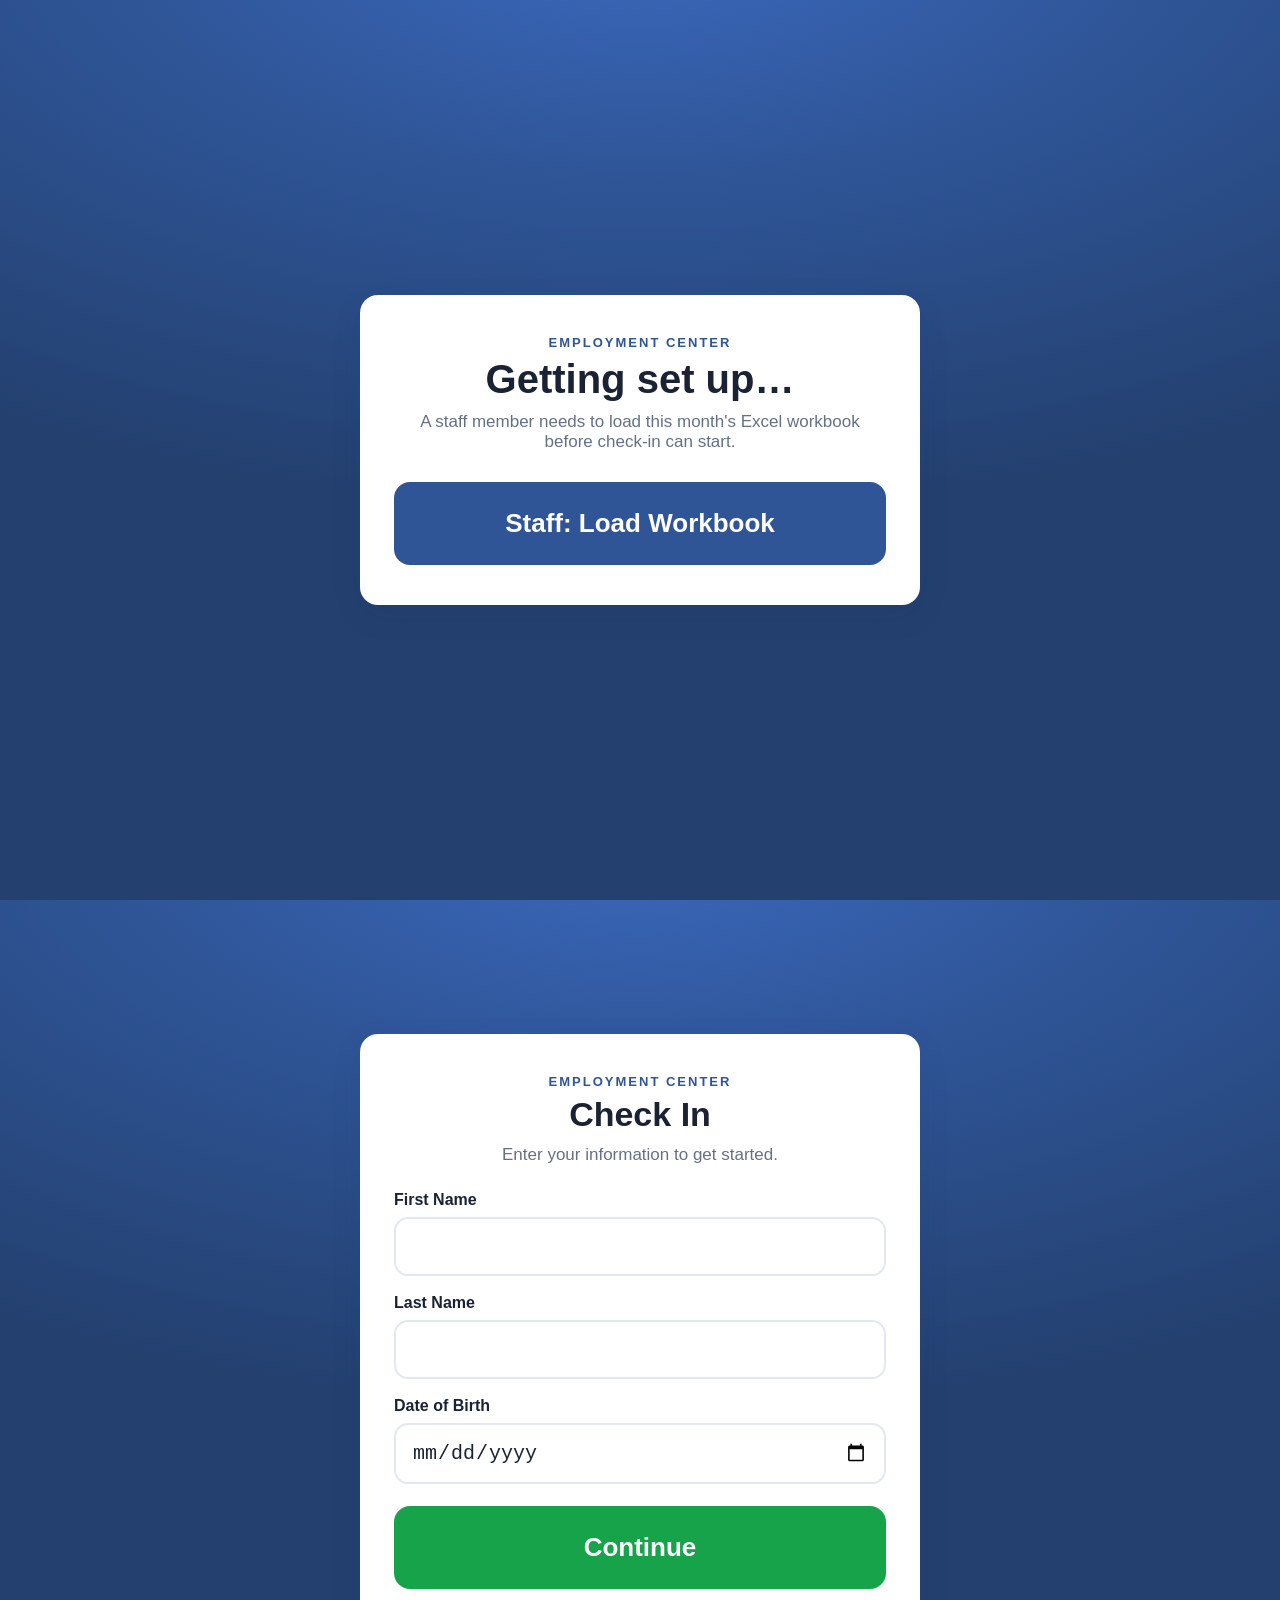
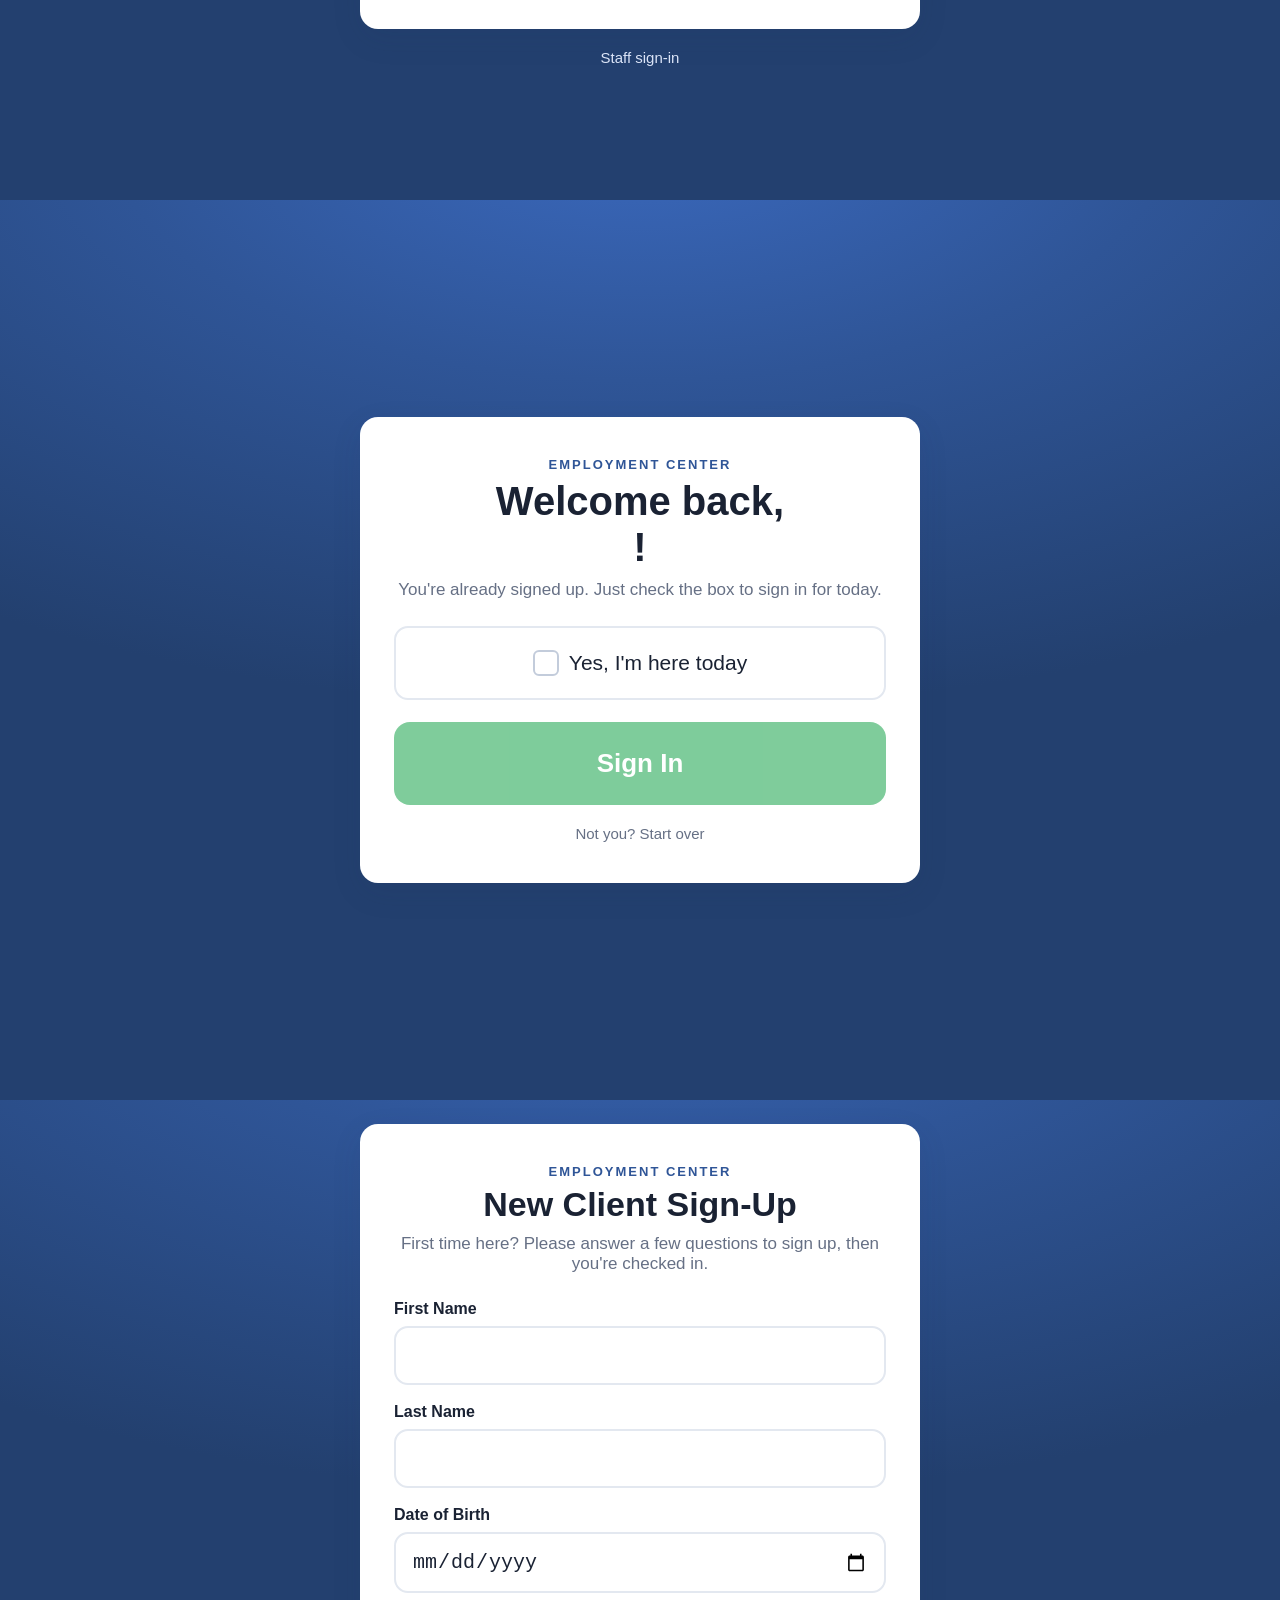
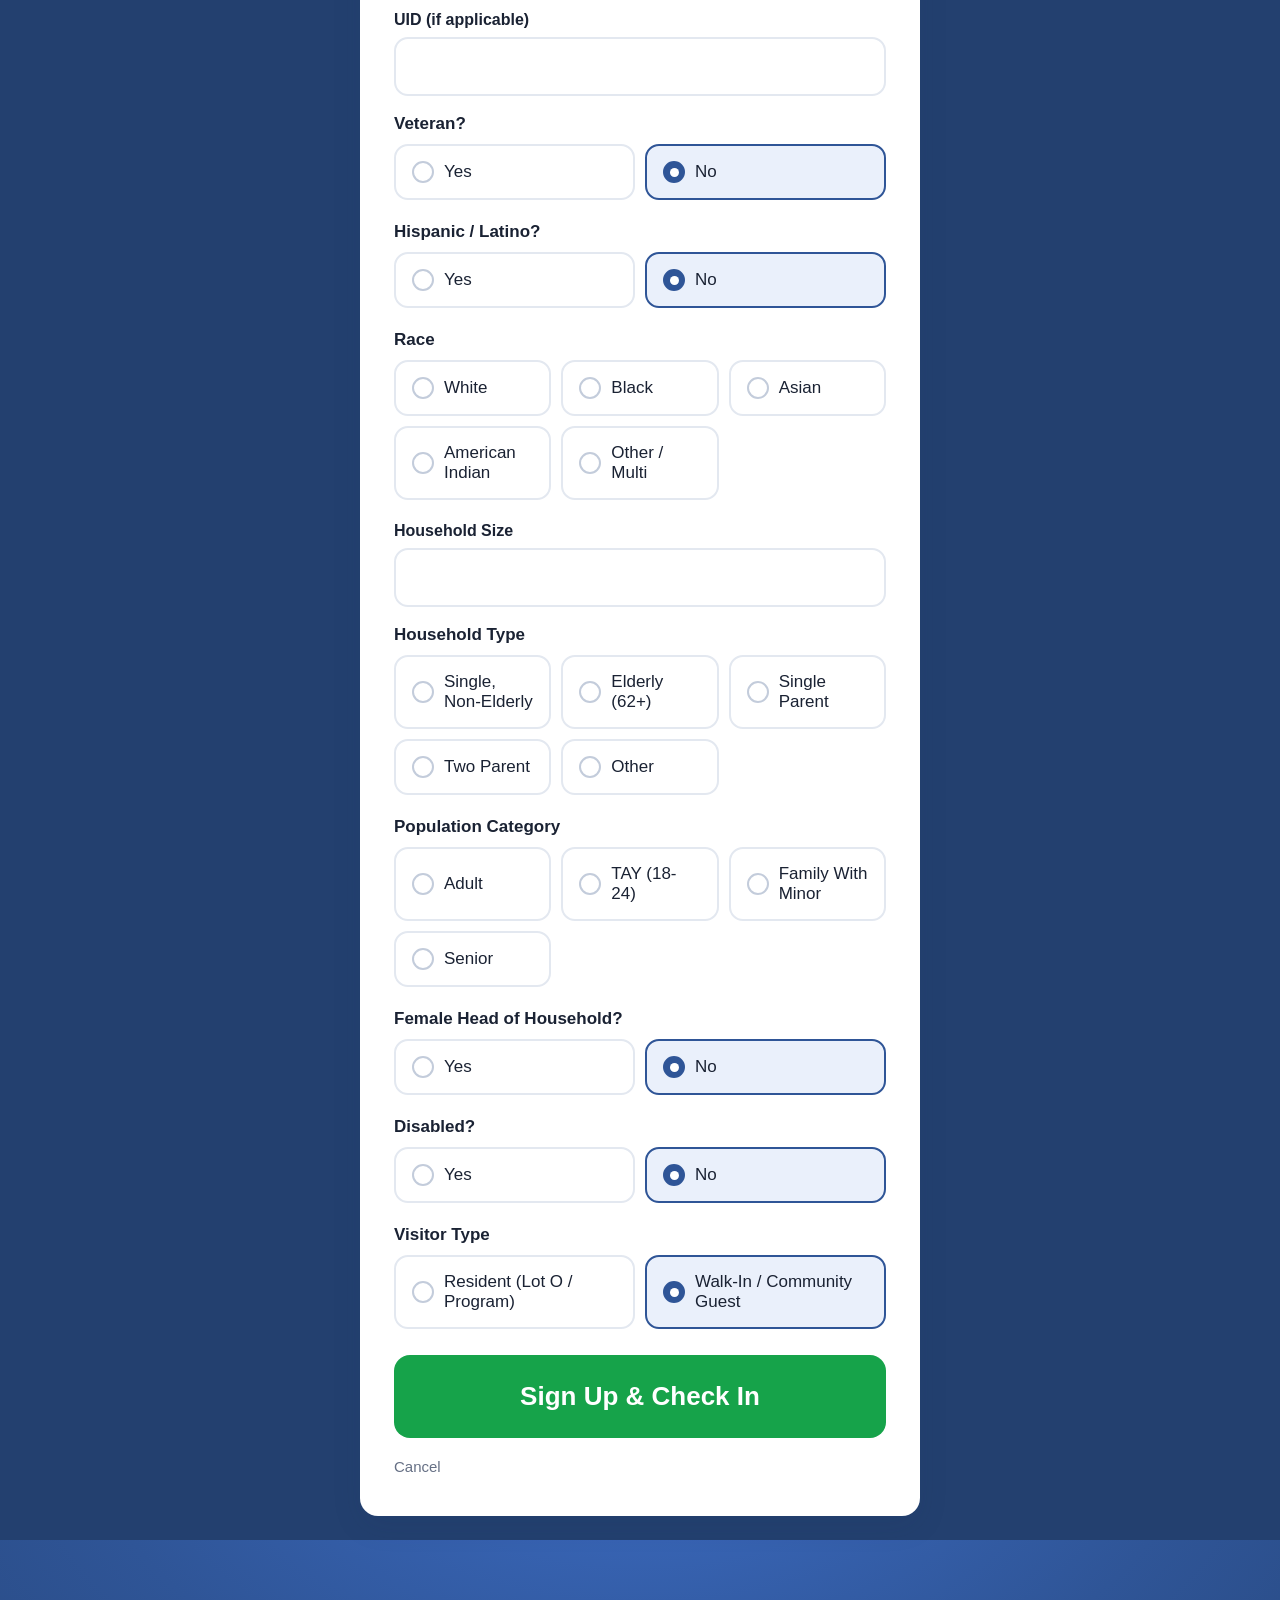
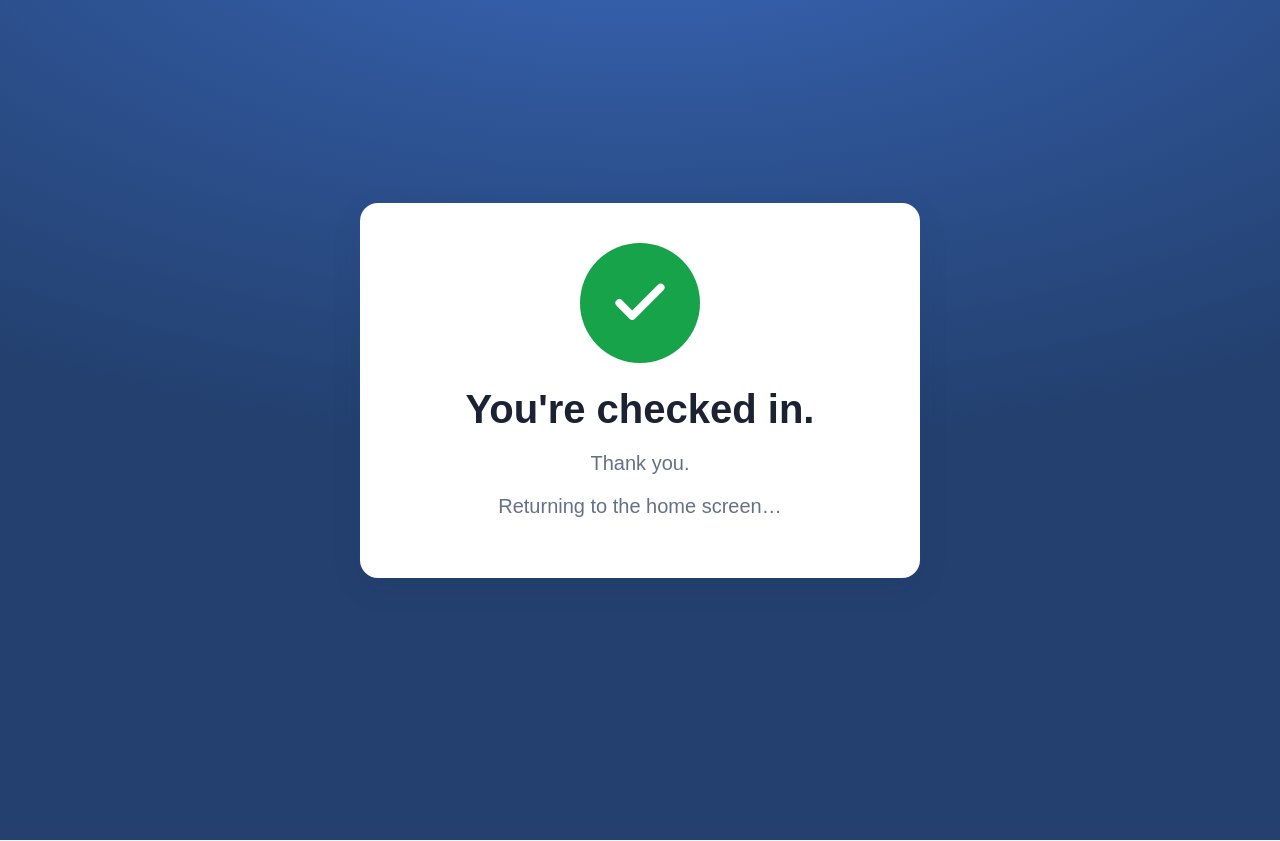
==== index.html @ 3a6011ad "Replace server app with a simple browser-only sign-in page Runs entirely in the browser — no server," ====
<!doctype html>
<html lang="en">
<head>
<meta charset="utf-8">
<meta name="viewport" content="width=device-width, initial-scale=1, viewport-fit=cover">
<title>Employment Center Check-In</title>
<link rel="icon" href="data:image/svg+xml,<svg xmlns='http://www.w3.org/2000/svg' viewBox='0 0 100 100'><text y='.9em' font-size='90'>✅</text></svg>">
<link rel="stylesheet" href="assets/style.css">
</head>
<body>

<div id="toast" class="toast" hidden></div>

<!-- ============ NOT READY (no workbook loaded) ============ -->
<section id="screen-notready" class="screen kiosk-bg" hidden>
  <div class="card center">
    <div class="brand-header">
      <p class="eyebrow">Employment Center</p>
      <h1>Getting set up…</h1>
      <p>A staff member needs to load this month's Excel workbook before check-in can start.</p>
    </div>
    <button class="btn big" data-go="staff">Staff: Load Workbook</button>
  </div>
</section>

<!-- ============ HOME / CHECK-IN ============ -->
<section id="screen-home" class="screen kiosk-bg" hidden>
  <div class="card">
    <div class="brand-header">
      <p class="eyebrow">Employment Center</p>
      <h1>Check&nbsp;In</h1>
      <p>Enter your information to get started.</p>
    </div>
    <form id="form-identify">
      <label class="field"><span class="lbl">First Name</span>
        <input type="text" name="first_name" autocomplete="off" required></label>
      <label class="field"><span class="lbl">Last Name</span>
        <input type="text" name="last_name" autocomplete="off" required></label>
      <label class="field"><span class="lbl">Date of Birth</span>
        <input type="date" name="date_of_birth" required></label>
      <button type="submit" class="btn big green">Continue</button>
    </form>
  </div>
  <a class="subtle-link" data-go="staff">Staff sign-in</a>
</section>

<!-- ============ WELCOME BACK (returning: just confirm) ============ -->
<section id="screen-welcome" class="screen kiosk-bg" hidden>
  <div class="card center">
    <div class="brand-header">
      <p class="eyebrow">Employment Center</p>
      <h1>Welcome back,<br><span id="welcome-name"></span>!</h1>
      <p>You're already signed up. Just check the box to sign in for today.</p>
    </div>
    <label class="tile confirm" id="confirm-tile">
      <input type="checkbox" id="confirm-here"><span class="dot"></span>
      <span>Yes, I'm here today</span>
    </label>
    <button id="btn-checkin" class="btn big green" disabled>Sign In</button>
    <a class="subtle-link" data-go="home">Not you? Start over</a>
  </div>
</section>

<!-- ============ INTAKE FORM ============ -->
<section id="screen-intake" class="screen kiosk-bg" hidden>
  <div class="card">
    <div class="brand-header">
      <p class="eyebrow">Employment Center</p>
      <h1 id="intake-title">New Client Sign-Up</h1>
      <p>First time here? Please answer a few questions to sign up, then you're checked in.</p>
    </div>
    <form id="form-intake">
      <label class="field"><span class="lbl">First Name</span>
        <input type="text" name="first_name" required></label>
      <label class="field"><span class="lbl">Last Name</span>
        <input type="text" name="last_name" required></label>
      <label class="field"><span class="lbl">Date of Birth</span>
        <input type="date" name="date_of_birth" required></label>
      <label class="field"><span class="lbl">UID (if applicable)</span>
        <input type="text" name="uid" autocomplete="off"></label>

      <div class="group" data-group="veteran">
        <div class="legend">Veteran?</div>
        <div class="tiles">
          <label class="tile"><input type="radio" name="veteran" value="1"><span class="dot"></span><span>Yes</span></label>
          <label class="tile"><input type="radio" name="veteran" value="0" checked><span class="dot"></span><span>No</span></label>
        </div>
      </div>

      <div class="group" data-group="hispanic">
        <div class="legend">Hispanic / Latino?</div>
        <div class="tiles">
          <label class="tile"><input type="radio" name="hispanic" value="1"><span class="dot"></span><span>Yes</span></label>
          <label class="tile"><input type="radio" name="hispanic" value="0" checked><span class="dot"></span><span>No</span></label>
        </div>
      </div>

      <div class="group">
        <div class="legend">Race</div>
        <div class="tiles">
          <label class="tile"><input type="radio" name="race" value="white"><span class="dot"></span><span>White</span></label>
          <label class="tile"><input type="radio" name="race" value="black"><span class="dot"></span><span>Black</span></label>
          <label class="tile"><input type="radio" name="race" value="asian"><span class="dot"></span><span>Asian</span></label>
          <label class="tile"><input type="radio" name="race" value="american_indian"><span class="dot"></span><span>American Indian</span></label>
          <label class="tile"><input type="radio" name="race" value="other_multi"><span class="dot"></span><span>Other / Multi</span></label>
        </div>
      </div>

      <label class="field"><span class="lbl">Household Size</span>
        <input type="number" name="house_size" min="1" max="30" inputmode="numeric"></label>

      <div class="group">
        <div class="legend">Household Type</div>
        <div class="tiles">
          <label class="tile"><input type="radio" name="household_type" value="single_non_elderly"><span class="dot"></span><span>Single, Non-Elderly</span></label>
          <label class="tile"><input type="radio" name="household_type" value="elderly"><span class="dot"></span><span>Elderly (62+)</span></label>
          <label class="tile"><input type="radio" name="household_type" value="single_parent"><span class="dot"></span><span>Single Parent</span></label>
          <label class="tile"><input type="radio" name="household_type" value="two_parent"><span class="dot"></span><span>Two Parent</span></label>
          <label class="tile"><input type="radio" name="household_type" value="other"><span class="dot"></span><span>Other</span></label>
        </div>
      </div>

      <div class="group">
        <div class="legend">Population Category</div>
        <div class="tiles">
          <label class="tile"><input type="radio" name="population_category" value="adult"><span class="dot"></span><span>Adult</span></label>
          <label class="tile"><input type="radio" name="population_category" value="tay"><span class="dot"></span><span>TAY (18-24)</span></label>
          <label class="tile"><input type="radio" name="population_category" value="family_with_minor"><span class="dot"></span><span>Family With Minor</span></label>
          <label class="tile"><input type="radio" name="population_category" value="senior"><span class="dot"></span><span>Senior</span></label>
        </div>
      </div>

      <div class="group" data-group="female_head">
        <div class="legend">Female Head of Household?</div>
        <div class="tiles">
          <label class="tile"><input type="radio" name="female_head" value="1"><span class="dot"></span><span>Yes</span></label>
          <label class="tile"><input type="radio" name="female_head" value="0" checked><span class="dot"></span><span>No</span></label>
        </div>
      </div>

      <div class="group" data-group="disabled">
        <div class="legend">Disabled?</div>
        <div class="tiles">
          <label class="tile"><input type="radio" name="disabled" value="1"><span class="dot"></span><span>Yes</span></label>
          <label class="tile"><input type="radio" name="disabled" value="0" checked><span class="dot"></span><span>No</span></label>
        </div>
      </div>

      <div class="group">
        <div class="legend">Visitor Type</div>
        <div class="tiles">
          <label class="tile"><input type="radio" name="visitor_type" value="resident"><span class="dot"></span><span>Resident (Lot O / Program)</span></label>
          <label class="tile"><input type="radio" name="visitor_type" value="walk_in" checked><span class="dot"></span><span>Walk-In / Community Guest</span></label>
        </div>
      </div>

      <button type="submit" class="btn big green">Sign Up &amp; Check In</button>
      <a class="subtle-link" data-go="home">Cancel</a>
    </form>
  </div>
</section>

<!-- ============ DONE ============ -->
<section id="screen-done" class="screen kiosk-bg" hidden>
  <div class="card center">
    <div class="check-circle">
      <svg viewBox="0 0 24 24" fill="none" stroke="#fff" stroke-width="3"
           stroke-linecap="round" stroke-linejoin="round"><path d="M20 6 9 17l-5-5"/></svg>
    </div>
    <h1>You're checked in.</h1>
    <p id="done-name">Thank you.</p>
    <p class="muted" style="margin-top:16px">Returning to the home screen…</p>
  </div>
</section>

<!-- ============ STAFF / ADMIN ============ -->
<section id="screen-staff" class="screen admin-bg" hidden>
  <header class="topbar"><div class="topbar-inner">
    <span class="logo">Employment Center · Staff</span>
    <nav><a data-go="home">← Back to Kiosk</a></nav>
  </div></header>

  <div class="admin-shell">
    <div class="panel">
      <h3>Workbook</h3>
      <p class="hint" id="wb-status">No workbook loaded.</p>
      <div class="dropzone" id="dropzone">
        <div class="big-icon">📄⬇️</div>
        <p>Drop your Excel workbook here, or click to browse</p>
        <small>.xlsx only · nothing is uploaded — it stays on this device</small>
        <div class="filename" id="wb-filename"></div>
        <input type="file" id="wb-input" accept=".xlsx" hidden>
      </div>
      <div class="inline-actions" style="margin-top:16px">
        <button class="btn" id="btn-download">⬇ Download updated workbook</button>
        <button class="btn ghost" id="btn-clear">Clear this device</button>
      </div>
    </div>

    <h2 class="section">Today</h2>
    <p class="muted" id="today-label" style="margin-top:-6px"></p>
    <div class="stat-grid" id="stat-grid"></div>

    <div class="panel" style="margin-top:26px">
      <h3>How this works</h3>
      <p class="hint">All data lives in your Excel workbook — nothing is stored on any server.
      New clients answer the sign-up questions once (written to the <strong>Intakes</strong> sheet);
      every visit is added to the <strong>Sign Ins</strong> sheet. The workbook is kept on this
      device so sign-ins continue all day. Click <strong>Download updated workbook</strong> to save
      it back to your files whenever you like.</p>
    </div>
  </div>
</section>

<script src="vendor/xlsx.full.min.js"></script>
<script src="assets/app.js"></script>
</body>
</html>
---- assets/style.css ----
:root {
  --brand: #2f5597; --brand-dark: #23406f; --brand-light: #eaf0fb;
  --accent: #16a34a; --accent-dark: #128a3f;
  --ink: #1a2233; --muted: #667085; --line: #e3e8f0;
  --bg: #f4f6fb; --card: #fff; --danger: #d64545;
  --radius: 18px; --shadow: 0 10px 30px rgba(28,45,84,.10);
  font-family: -apple-system, BlinkMacSystemFont, "Segoe UI", Roboto, Helvetica, Arial, sans-serif;
}
* { box-sizing: border-box; }
html, body { margin: 0; }
body { background: var(--bg); color: var(--ink); -webkit-text-size-adjust: 100%; }
.muted { color: var(--muted); }

.screen { min-height: 100vh; }
.kiosk-bg {
  background: radial-gradient(1200px 600px at 50% -10%, #3b6ac0 0%, var(--brand) 45%, var(--brand-dark) 100%);
  display: flex; flex-direction: column; align-items: center; justify-content: center;
  padding: 24px;
}
.card {
  width: 100%; max-width: 560px; background: var(--card);
  border-radius: var(--radius); box-shadow: var(--shadow); padding: 40px 34px;
}
.card.center { text-align: center; }

.brand-header { text-align: center; margin-bottom: 26px; }
.brand-header .eyebrow { text-transform: uppercase; letter-spacing: 2px; font-size: 13px;
  color: var(--brand); font-weight: 700; margin: 0 0 6px; }
.brand-header h1 { margin: 0; font-size: 34px; line-height: 1.15; }
.brand-header p { color: var(--muted); margin: 10px 0 0; font-size: 17px; }

label.field { display: block; margin: 0 0 18px; }
label.field .lbl { display: block; font-weight: 600; font-size: 16px; margin-bottom: 8px; }
input[type=text], input[type=date], input[type=number], input[type=search], select {
  width: 100%; font-size: 20px; padding: 16px; border: 2px solid var(--line);
  border-radius: 14px; background: #fff; color: var(--ink);
  transition: border-color .15s, box-shadow .15s;
}
input:focus, select:focus { outline: none; border-color: var(--brand);
  box-shadow: 0 0 0 4px var(--brand-light); }

.btn {
  display: inline-flex; align-items: center; justify-content: center; gap: 10px;
  width: 100%; font-size: 22px; font-weight: 700; padding: 20px 24px; margin-top: 4px;
  border: none; border-radius: 16px; background: var(--brand); color: #fff;
  cursor: pointer; transition: transform .05s, filter .15s; text-decoration: none;
}
.btn:hover { filter: brightness(1.05); }
.btn:active { transform: translateY(1px); }
.btn.big { font-size: 26px; padding: 26px; }
.btn.green { background: var(--accent); }
.btn.green:hover { background: var(--accent-dark); filter: none; }
.btn.ghost { background: #fff; color: var(--brand); border: 2px solid var(--line); font-size: 18px; padding: 16px; }
.btn[disabled] { opacity: .55; cursor: default; }

.subtle-link { display: inline-block; text-align: center; margin-top: 20px; color: #dbe4f7;
  text-decoration: none; font-size: 15px; cursor: pointer; }
.card .subtle-link { color: var(--muted); }
.subtle-link:hover { text-decoration: underline; }

.group { margin: 0 0 22px; }
.group > .legend { font-weight: 700; font-size: 17px; margin-bottom: 10px; }
.tiles { display: grid; gap: 10px; grid-template-columns: repeat(auto-fit, minmax(150px, 1fr)); }
.tile { position: relative; display: flex; align-items: center; gap: 10px; padding: 15px 16px;
  border: 2px solid var(--line); border-radius: 14px; cursor: pointer; font-size: 17px;
  background: #fff; user-select: none; }
.tile input { position: absolute; opacity: 0; pointer-events: none; }
.tile .dot { width: 22px; height: 22px; border-radius: 50%; border: 2px solid #c3ccdb;
  flex: 0 0 auto; display: grid; place-items: center; }
.tile input:checked ~ .dot { border-color: var(--brand); background: var(--brand); }
.tile input:checked ~ .dot::after { content: ""; width: 9px; height: 9px; border-radius: 50%; background: #fff; }
.tile:has(input:checked) { border-color: var(--brand); background: var(--brand-light); }
.tile.confirm { justify-content: center; font-size: 21px; padding: 22px; margin-bottom: 18px; }
.tile.confirm .dot { border-radius: 6px; width: 26px; height: 26px; }
.tile.confirm:has(input:checked) { border-color: var(--accent); background: #e7f6ec; }
.tile.confirm input:checked ~ .dot { border-color: var(--accent); background: var(--accent); border-radius: 6px; }
.tile.confirm input:checked ~ .dot::after { border-radius: 2px; }

.check-circle { width: 120px; height: 120px; margin: 0 auto 24px; border-radius: 50%;
  background: var(--accent); display: grid; place-items: center; animation: pop .4s ease; }
.check-circle svg { width: 62px; height: 62px; }
.card.center h1 { font-size: 40px; margin: 0 0 8px; }
.card.center > p { font-size: 20px; color: var(--muted); }
@keyframes pop { 0% { transform: scale(.6); opacity: 0; } 100% { transform: scale(1); opacity: 1; } }

/* Toast */
.toast { position: fixed; top: 16px; left: 50%; transform: translateX(-50%); z-index: 100;
  background: #fff; border-left: 5px solid var(--brand); padding: 14px 20px; border-radius: 12px;
  box-shadow: var(--shadow); font-size: 16px; max-width: 90%; }
.toast.err { border-left-color: var(--danger); }

/* Admin */
.admin-bg { background: var(--bg); }
.topbar { background: var(--brand); color: #fff; padding: 18px 20px; }
.topbar-inner { max-width: 1000px; margin: 0 auto; display: flex; align-items: center; gap: 20px; }
.topbar .logo { font-weight: 800; font-size: 20px; }
.topbar nav { margin-left: auto; }
.topbar nav a { color: #fff; text-decoration: none; padding: 9px 14px; border-radius: 10px;
  font-weight: 600; font-size: 15px; cursor: pointer; }
.topbar nav a:hover { background: rgba(255,255,255,.16); }
.admin-shell { max-width: 1000px; margin: 0 auto; padding: 26px 20px 60px; }
h2.section { font-size: 22px; margin: 30px 0 6px; }

.stat-grid { display: grid; gap: 16px; grid-template-columns: repeat(auto-fit, minmax(200px, 1fr)); margin-top: 14px; }
.stat { background: var(--card); border-radius: var(--radius); padding: 22px; box-shadow: var(--shadow); border: 1px solid var(--line); }
.stat .num { font-size: 40px; font-weight: 800; color: var(--brand); line-height: 1; }
.stat .lbl { color: var(--muted); margin-top: 8px; font-size: 15px; }
.stat.alert .num { color: var(--danger); }

.panel { background: var(--card); border-radius: var(--radius); padding: 24px; box-shadow: var(--shadow); border: 1px solid var(--line); }
.panel h3 { margin: 0 0 6px; font-size: 19px; }
.panel .hint { color: var(--muted); font-size: 15px; margin: 0 0 4px; line-height: 1.5; }
.inline-actions { display: flex; gap: 12px; flex-wrap: wrap; }
.inline-actions .btn { width: auto; font-size: 17px; padding: 14px 22px; margin: 0; }

.dropzone { border: 2.5px dashed #bcc6da; border-radius: var(--radius); padding: 36px 24px;
  text-align: center; background: #fbfcfe; transition: border-color .15s, background .15s;
  cursor: pointer; margin-top: 14px; }
.dropzone.drag { border-color: var(--brand); background: var(--brand-light); }
.dropzone .big-icon { font-size: 44px; }
.dropzone p { margin: 10px 0 4px; font-size: 18px; font-weight: 600; }
.dropzone small { color: var(--muted); }
.dropzone .filename { margin-top: 12px; font-weight: 700; color: var(--brand); }

@media (max-width: 560px) {
  .brand-header h1 { font-size: 28px; }
  .card { padding: 28px 20px; }
}
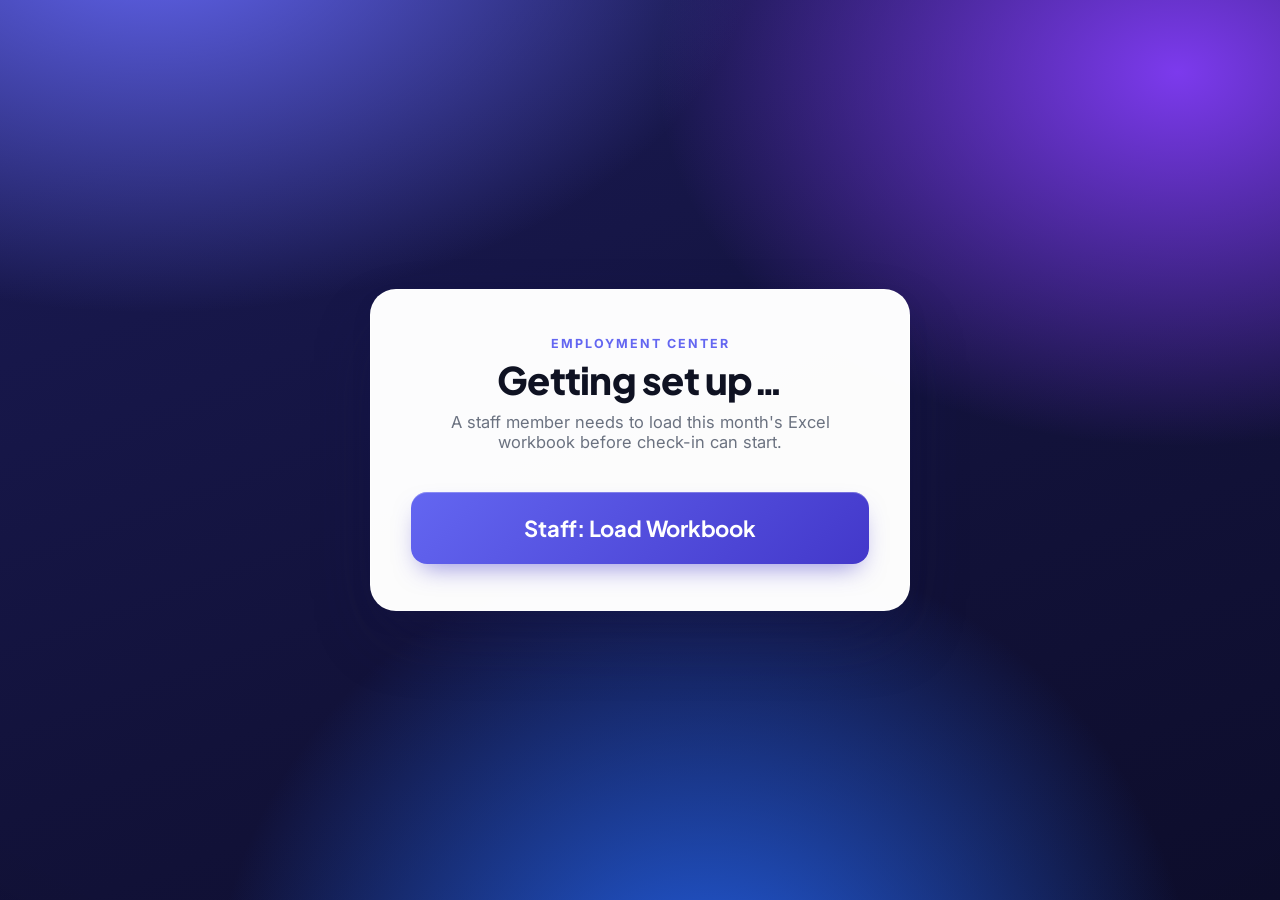
==== commit 874fb493: "Premium redesign + fix screen visibility bug - Restyle the whole app: gradient kiosk backdrop, float" ====
--- a/index.html
+++ b/index.html
@@ -5,6 +5,9 @@
 <meta name="viewport" content="width=device-width, initial-scale=1, viewport-fit=cover">
 <title>Employment Center Check-In</title>
 <link rel="icon" href="data:image/svg+xml,<svg xmlns='http://www.w3.org/2000/svg' viewBox='0 0 100 100'><text y='.9em' font-size='90'>✅</text></svg>">
+<link rel="preconnect" href="https://fonts.googleapis.com">
+<link rel="preconnect" href="https://fonts.gstatic.com" crossorigin>
+<link href="https://fonts.googleapis.com/css2?family=Plus+Jakarta+Sans:wght@500;600;700;800&family=Inter:wght@400;450;500;600&display=swap" rel="stylesheet">
 <link rel="stylesheet" href="assets/style.css">
 </head>
 <body>
@@ -27,9 +30,10 @@
 <section id="screen-home" class="screen kiosk-bg" hidden>
   <div class="card">
     <div class="brand-header">
-      <p class="eyebrow">Employment Center</p>
-      <h1>Check&nbsp;In</h1>
-      <p>Enter your information to get started.</p>
+      <div class="logo-mark"><svg viewBox="0 0 24 24" fill="none" stroke="currentColor" stroke-width="2" stroke-linecap="round" stroke-linejoin="round"><rect x="2" y="7" width="20" height="14" rx="2"/><path d="M16 21V5a2 2 0 0 0-2-2h-4a2 2 0 0 0-2 2v16"/></svg></div>
+      <p class="eyebrow">Employment Center</p>
+      <h1>Welcome</h1>
+      <p>Enter your details to check in.</p>
     </div>
     <form id="form-identify">
       <label class="field"><span class="lbl">First Name</span>
@@ -48,6 +52,7 @@
 <section id="screen-welcome" class="screen kiosk-bg" hidden>
   <div class="card center">
     <div class="brand-header">
+      <div class="logo-mark"><svg viewBox="0 0 24 24" fill="none" stroke="currentColor" stroke-width="2" stroke-linecap="round" stroke-linejoin="round"><rect x="2" y="7" width="20" height="14" rx="2"/><path d="M16 21V5a2 2 0 0 0-2-2h-4a2 2 0 0 0-2 2v16"/></svg></div>
       <p class="eyebrow">Employment Center</p>
       <h1>Welcome back,<br><span id="welcome-name"></span>!</h1>
       <p>You're already signed up. Just check the box to sign in for today.</p>
@@ -65,9 +70,10 @@
 <section id="screen-intake" class="screen kiosk-bg" hidden>
   <div class="card">
     <div class="brand-header">
+      <div class="logo-mark"><svg viewBox="0 0 24 24" fill="none" stroke="currentColor" stroke-width="2" stroke-linecap="round" stroke-linejoin="round"><rect x="2" y="7" width="20" height="14" rx="2"/><path d="M16 21V5a2 2 0 0 0-2-2h-4a2 2 0 0 0-2 2v16"/></svg></div>
       <p class="eyebrow">Employment Center</p>
       <h1 id="intake-title">New Client Sign-Up</h1>
-      <p>First time here? Please answer a few questions to sign up, then you're checked in.</p>
+      <p>First time here? Answer a few questions to sign up — then you're checked in.</p>
     </div>
     <form id="form-intake">
       <label class="field"><span class="lbl">First Name</span>
--- a/assets/style.css
+++ b/assets/style.css
@@ -1,128 +1,196 @@
 :root {
-  --brand: #2f5597; --brand-dark: #23406f; --brand-light: #eaf0fb;
-  --accent: #16a34a; --accent-dark: #128a3f;
-  --ink: #1a2233; --muted: #667085; --line: #e3e8f0;
-  --bg: #f4f6fb; --card: #fff; --danger: #d64545;
-  --radius: 18px; --shadow: 0 10px 30px rgba(28,45,84,.10);
-  font-family: -apple-system, BlinkMacSystemFont, "Segoe UI", Roboto, Helvetica, Arial, sans-serif;
+  --brand: #4338ca; --brand-2: #6366f1; --brand-3: #7c3aed;
+  --brand-ink: #312e81; --brand-tint: #eef1fe;
+  --emerald: #10b981; --emerald-2: #059669;
+  --ink: #0f1222; --muted: #6b7280; --line: #e7e8f0;
+  --card: #ffffff; --danger: #e11d48;
+  --radius: 26px; --radius-sm: 16px;
+  --shadow-lg: 0 30px 70px -18px rgba(23,23,70,.45), 0 10px 28px -12px rgba(23,23,70,.28);
+  --shadow-md: 0 14px 34px -14px rgba(23,23,70,.28);
+  --font: "Inter", -apple-system, BlinkMacSystemFont, "Segoe UI", Roboto, sans-serif;
+  --display: "Plus Jakarta Sans", var(--font);
 }
 * { box-sizing: border-box; }
+[hidden] { display: none !important; }   /* must win over .kiosk-bg/.admin-bg display */
 html, body { margin: 0; }
-body { background: var(--bg); color: var(--ink); -webkit-text-size-adjust: 100%; }
+body { font-family: var(--font); background: #0e1030; color: var(--ink);
+  -webkit-font-smoothing: antialiased; text-rendering: optimizeLegibility; }
 .muted { color: var(--muted); }
 
-.screen { min-height: 100vh; }
+/* ---------- Backgrounds ---------- */
+.screen { min-height: 100vh; min-height: 100dvh; }
 .kiosk-bg {
-  background: radial-gradient(1200px 600px at 50% -10%, #3b6ac0 0%, var(--brand) 45%, var(--brand-dark) 100%);
+  position: relative; overflow: hidden;
   display: flex; flex-direction: column; align-items: center; justify-content: center;
-  padding: 24px;
+  padding: 28px;
+  background:
+    radial-gradient(1100px 700px at 12% -8%, #6366f1 0%, transparent 55%),
+    radial-gradient(1000px 720px at 92% 8%, #7c3aed 0%, transparent 52%),
+    radial-gradient(900px 900px at 55% 115%, #2563eb 0%, transparent 55%),
+    linear-gradient(160deg, #1b1b57 0%, #12123a 60%, #0d0d2b 100%);
 }
+.kiosk-bg::after {           /* subtle grain/vignette for depth */
+  content: ""; position: absolute; inset: 0; pointer-events: none;
+  background: radial-gradient(120% 120% at 50% 40%, transparent 60%, rgba(0,0,0,.28) 100%);
+}
+
+/* ---------- Cards ---------- */
 .card {
-  width: 100%; max-width: 560px; background: var(--card);
-  border-radius: var(--radius); box-shadow: var(--shadow); padding: 40px 34px;
+  position: relative; z-index: 1; width: 100%; max-width: 540px;
+  background: rgba(255,255,255,.99);
+  border: 1px solid rgba(255,255,255,.7);
+  border-radius: var(--radius);
+  box-shadow: var(--shadow-lg);
+  padding: 46px 40px;
+  animation: rise .5s cubic-bezier(.2,.7,.2,1) both;
 }
 .card.center { text-align: center; }
+@keyframes rise { from { opacity: 0; transform: translateY(14px) scale(.985); } to { opacity: 1; transform: none; } }
 
-.brand-header { text-align: center; margin-bottom: 26px; }
-.brand-header .eyebrow { text-transform: uppercase; letter-spacing: 2px; font-size: 13px;
-  color: var(--brand); font-weight: 700; margin: 0 0 6px; }
-.brand-header h1 { margin: 0; font-size: 34px; line-height: 1.15; }
-.brand-header p { color: var(--muted); margin: 10px 0 0; font-size: 17px; }
+/* ---------- Brand header ---------- */
+.brand-header { text-align: center; margin-bottom: 30px; }
+.logo-mark {
+  width: 66px; height: 66px; margin: 0 auto 18px; border-radius: 20px;
+  display: grid; place-items: center; color: #fff;
+  background: linear-gradient(140deg, var(--brand-2), var(--brand));
+  box-shadow: 0 14px 30px -10px rgba(67,56,202,.65), inset 0 1px 0 rgba(255,255,255,.35);
+}
+.logo-mark svg { width: 32px; height: 32px; }
+.brand-header .eyebrow {
+  text-transform: uppercase; letter-spacing: .16em; font-size: 12.5px; font-weight: 700;
+  color: var(--brand-2); margin: 0 0 8px;
+}
+.brand-header h1 {
+  font-family: var(--display); font-weight: 800; letter-spacing: -.02em;
+  margin: 0; font-size: 38px; line-height: 1.1; color: var(--ink);
+}
+.brand-header p { color: var(--muted); margin: 12px 0 0; font-size: 16.5px; }
 
+/* ---------- Fields ---------- */
 label.field { display: block; margin: 0 0 18px; }
-label.field .lbl { display: block; font-weight: 600; font-size: 16px; margin-bottom: 8px; }
+label.field .lbl { display: block; font-weight: 600; font-size: 14.5px; color: #374151; margin-bottom: 8px; }
 input[type=text], input[type=date], input[type=number], input[type=search], select {
-  width: 100%; font-size: 20px; padding: 16px; border: 2px solid var(--line);
-  border-radius: 14px; background: #fff; color: var(--ink);
-  transition: border-color .15s, box-shadow .15s;
+  width: 100%; font-family: var(--font); font-size: 18px; padding: 15px 16px;
+  border: 1.5px solid var(--line); border-radius: var(--radius-sm);
+  background: #fbfcff; color: var(--ink); transition: border-color .15s, box-shadow .15s, background .15s;
 }
-input:focus, select:focus { outline: none; border-color: var(--brand);
-  box-shadow: 0 0 0 4px var(--brand-light); }
+input::placeholder { color: #9aa1b2; }
+input:focus, select:focus { outline: none; border-color: var(--brand-2); background: #fff;
+  box-shadow: 0 0 0 4px rgba(99,102,241,.16); }
 
+/* ---------- Buttons ---------- */
 .btn {
-  display: inline-flex; align-items: center; justify-content: center; gap: 10px;
-  width: 100%; font-size: 22px; font-weight: 700; padding: 20px 24px; margin-top: 4px;
-  border: none; border-radius: 16px; background: var(--brand); color: #fff;
-  cursor: pointer; transition: transform .05s, filter .15s; text-decoration: none;
+  display: inline-flex; align-items: center; justify-content: center; gap: 10px; width: 100%;
+  font-family: var(--display); font-size: 19px; font-weight: 700; letter-spacing: -.01em;
+  padding: 18px 24px; margin-top: 6px; border: none; border-radius: var(--radius-sm);
+  color: #fff; cursor: pointer; text-decoration: none;
+  background: linear-gradient(135deg, var(--brand-2), var(--brand));
+  box-shadow: 0 12px 26px -10px rgba(67,56,202,.6), inset 0 1px 0 rgba(255,255,255,.25);
+  transition: transform .12s cubic-bezier(.2,.7,.2,1), box-shadow .2s, filter .2s;
 }
-.btn:hover { filter: brightness(1.05); }
-.btn:active { transform: translateY(1px); }
-.btn.big { font-size: 26px; padding: 26px; }
-.btn.green { background: var(--accent); }
-.btn.green:hover { background: var(--accent-dark); filter: none; }
-.btn.ghost { background: #fff; color: var(--brand); border: 2px solid var(--line); font-size: 18px; padding: 16px; }
-.btn[disabled] { opacity: .55; cursor: default; }
+.btn:hover { transform: translateY(-2px); box-shadow: 0 18px 34px -10px rgba(67,56,202,.6); }
+.btn:active { transform: translateY(0); }
+.btn.big { font-size: 22px; padding: 22px; margin-top: 10px; }
+.btn.green { background: linear-gradient(135deg, #34d399, var(--emerald-2));
+  box-shadow: 0 12px 26px -10px rgba(5,150,105,.6), inset 0 1px 0 rgba(255,255,255,.25); }
+.btn.green:hover { box-shadow: 0 18px 34px -10px rgba(5,150,105,.6); }
+.btn.ghost { background: #fff; color: var(--brand); border: 1.5px solid var(--line);
+  box-shadow: none; font-size: 16.5px; padding: 15px; }
+.btn.ghost:hover { border-color: var(--brand-2); background: var(--brand-tint); transform: translateY(-1px); }
+.btn[disabled] { opacity: .5; cursor: default; transform: none; box-shadow: none; filter: grayscale(.2); }
 
-.subtle-link { display: inline-block; text-align: center; margin-top: 20px; color: #dbe4f7;
-  text-decoration: none; font-size: 15px; cursor: pointer; }
+.subtle-link { display: inline-block; margin-top: 22px; color: rgba(226,230,255,.85);
+  text-decoration: none; font-size: 14.5px; font-weight: 500; cursor: pointer; }
 .card .subtle-link { color: var(--muted); }
-.subtle-link:hover { text-decoration: underline; }
+.subtle-link:hover { color: #fff; }
+.card .subtle-link:hover { color: var(--brand); }
 
-.group { margin: 0 0 22px; }
-.group > .legend { font-weight: 700; font-size: 17px; margin-bottom: 10px; }
-.tiles { display: grid; gap: 10px; grid-template-columns: repeat(auto-fit, minmax(150px, 1fr)); }
-.tile { position: relative; display: flex; align-items: center; gap: 10px; padding: 15px 16px;
-  border: 2px solid var(--line); border-radius: 14px; cursor: pointer; font-size: 17px;
-  background: #fff; user-select: none; }
+/* ---------- Choice tiles ---------- */
+.group { margin: 0 0 24px; }
+.group > .legend { font-family: var(--display); font-weight: 700; font-size: 16px; color: #1f2333; margin-bottom: 11px; }
+.tiles { display: grid; gap: 10px; grid-template-columns: repeat(auto-fit, minmax(148px, 1fr)); }
+.tile {
+  position: relative; display: flex; align-items: center; gap: 11px; padding: 15px 16px;
+  border: 1.5px solid var(--line); border-radius: 15px; cursor: pointer; font-size: 16px; font-weight: 500;
+  background: #fbfcff; user-select: none; transition: border-color .14s, background .14s, box-shadow .14s, transform .12s;
+}
+.tile:hover { border-color: #c7cbf5; transform: translateY(-1px); }
 .tile input { position: absolute; opacity: 0; pointer-events: none; }
-.tile .dot { width: 22px; height: 22px; border-radius: 50%; border: 2px solid #c3ccdb;
-  flex: 0 0 auto; display: grid; place-items: center; }
-.tile input:checked ~ .dot { border-color: var(--brand); background: var(--brand); }
-.tile input:checked ~ .dot::after { content: ""; width: 9px; height: 9px; border-radius: 50%; background: #fff; }
-.tile:has(input:checked) { border-color: var(--brand); background: var(--brand-light); }
-.tile.confirm { justify-content: center; font-size: 21px; padding: 22px; margin-bottom: 18px; }
-.tile.confirm .dot { border-radius: 6px; width: 26px; height: 26px; }
-.tile.confirm:has(input:checked) { border-color: var(--accent); background: #e7f6ec; }
-.tile.confirm input:checked ~ .dot { border-color: var(--accent); background: var(--accent); border-radius: 6px; }
-.tile.confirm input:checked ~ .dot::after { border-radius: 2px; }
+.tile .dot { width: 22px; height: 22px; border-radius: 50%; border: 2px solid #cbd0e0;
+  flex: 0 0 auto; display: grid; place-items: center; transition: border-color .14s, background .14s; }
+.tile input:checked ~ .dot { border-color: var(--brand-2); background: var(--brand-2); }
+.tile input:checked ~ .dot::after { content: ""; width: 8px; height: 8px; border-radius: 50%; background: #fff; }
+.tile:has(input:checked) { border-color: var(--brand-2); background: var(--brand-tint);
+  box-shadow: 0 0 0 3px rgba(99,102,241,.14); }
+.tile.confirm { justify-content: center; font-size: 19px; font-weight: 600; padding: 22px; margin-bottom: 18px; }
+.tile.confirm .dot { border-radius: 7px; width: 26px; height: 26px; }
+.tile.confirm:has(input:checked) { border-color: var(--emerald); background: #e9fbf3; box-shadow: 0 0 0 3px rgba(16,185,129,.16); }
+.tile.confirm input:checked ~ .dot { border-color: var(--emerald); background: var(--emerald); border-radius: 7px; }
+.tile.confirm input:checked ~ .dot::after { border-radius: 2px; width: 9px; height: 9px; }
 
-.check-circle { width: 120px; height: 120px; margin: 0 auto 24px; border-radius: 50%;
-  background: var(--accent); display: grid; place-items: center; animation: pop .4s ease; }
-.check-circle svg { width: 62px; height: 62px; }
-.card.center h1 { font-size: 40px; margin: 0 0 8px; }
-.card.center > p { font-size: 20px; color: var(--muted); }
+/* ---------- Done screen ---------- */
+.check-circle {
+  width: 116px; height: 116px; margin: 0 auto 26px; border-radius: 50%;
+  background: linear-gradient(140deg, #34d399, var(--emerald-2));
+  display: grid; place-items: center; color: #fff;
+  box-shadow: 0 20px 44px -14px rgba(5,150,105,.6); animation: pop .5s cubic-bezier(.2,.9,.2,1) both;
+}
+.check-circle::before { content: ""; position: absolute; width: 116px; height: 116px; border-radius: 50%;
+  border: 2px solid rgba(16,185,129,.35); animation: ring 1.6s ease-out infinite; }
+.check-circle svg { width: 58px; height: 58px; }
+.card.center h1 { font-family: var(--display); font-size: 38px; font-weight: 800; letter-spacing: -.02em; margin: 0 0 8px; }
+.card.center > p { font-size: 18px; color: var(--muted); }
 @keyframes pop { 0% { transform: scale(.6); opacity: 0; } 100% { transform: scale(1); opacity: 1; } }
+@keyframes ring { 0% { transform: scale(1); opacity: .7; } 100% { transform: scale(1.5); opacity: 0; } }
 
-/* Toast */
-.toast { position: fixed; top: 16px; left: 50%; transform: translateX(-50%); z-index: 100;
-  background: #fff; border-left: 5px solid var(--brand); padding: 14px 20px; border-radius: 12px;
-  box-shadow: var(--shadow); font-size: 16px; max-width: 90%; }
-.toast.err { border-left-color: var(--danger); }
+/* ---------- Toast ---------- */
+.toast { position: fixed; top: 18px; left: 50%; transform: translateX(-50%); z-index: 100;
+  background: rgba(17,18,45,.94); color: #fff; padding: 13px 20px; border-radius: 14px;
+  box-shadow: var(--shadow-md); font-size: 15px; font-weight: 500; max-width: 90%;
+  border: 1px solid rgba(255,255,255,.12); backdrop-filter: blur(8px); }
+.toast.err { background: rgba(190,18,60,.95); }
 
-/* Admin */
-.admin-bg { background: var(--bg); }
-.topbar { background: var(--brand); color: #fff; padding: 18px 20px; }
+/* ---------- Staff / admin ---------- */
+.admin-bg { background: #f5f6fb; }
+.topbar { background: linear-gradient(120deg, var(--brand), var(--brand-3)); color: #fff;
+  padding: 20px; box-shadow: 0 10px 30px -16px rgba(49,46,129,.7); }
 .topbar-inner { max-width: 1000px; margin: 0 auto; display: flex; align-items: center; gap: 20px; }
-.topbar .logo { font-weight: 800; font-size: 20px; }
+.topbar .logo { font-family: var(--display); font-weight: 800; font-size: 19px; letter-spacing: -.01em; }
 .topbar nav { margin-left: auto; }
-.topbar nav a { color: #fff; text-decoration: none; padding: 9px 14px; border-radius: 10px;
-  font-weight: 600; font-size: 15px; cursor: pointer; }
-.topbar nav a:hover { background: rgba(255,255,255,.16); }
-.admin-shell { max-width: 1000px; margin: 0 auto; padding: 26px 20px 60px; }
-h2.section { font-size: 22px; margin: 30px 0 6px; }
+.topbar nav a { color: #fff; text-decoration: none; padding: 10px 16px; border-radius: 12px;
+  font-weight: 600; font-size: 14.5px; cursor: pointer; background: rgba(255,255,255,.14); }
+.topbar nav a:hover { background: rgba(255,255,255,.24); }
+.admin-shell { max-width: 1000px; margin: 0 auto; padding: 28px 20px 70px; }
+h2.section { font-family: var(--display); font-size: 22px; font-weight: 800; letter-spacing: -.01em; margin: 32px 0 6px; }
 
-.stat-grid { display: grid; gap: 16px; grid-template-columns: repeat(auto-fit, minmax(200px, 1fr)); margin-top: 14px; }
-.stat { background: var(--card); border-radius: var(--radius); padding: 22px; box-shadow: var(--shadow); border: 1px solid var(--line); }
-.stat .num { font-size: 40px; font-weight: 800; color: var(--brand); line-height: 1; }
-.stat .lbl { color: var(--muted); margin-top: 8px; font-size: 15px; }
-.stat.alert .num { color: var(--danger); }
+.stat-grid { display: grid; gap: 16px; grid-template-columns: repeat(auto-fit, minmax(190px, 1fr)); margin-top: 16px; }
+.stat { position: relative; background: var(--card); border-radius: 20px; padding: 24px; border: 1px solid var(--line);
+  box-shadow: var(--shadow-md); overflow: hidden; }
+.stat::before { content: ""; position: absolute; top: 0; left: 0; right: 0; height: 4px;
+  background: linear-gradient(90deg, var(--brand-2), var(--brand-3)); }
+.stat .num { font-family: var(--display); font-size: 42px; font-weight: 800; letter-spacing: -.03em;
+  line-height: 1; background: linear-gradient(120deg, var(--brand-2), var(--brand)); -webkit-background-clip: text;
+  background-clip: text; color: transparent; }
+.stat .lbl { color: var(--muted); margin-top: 10px; font-size: 14.5px; font-weight: 500; }
 
-.panel { background: var(--card); border-radius: var(--radius); padding: 24px; box-shadow: var(--shadow); border: 1px solid var(--line); }
-.panel h3 { margin: 0 0 6px; font-size: 19px; }
-.panel .hint { color: var(--muted); font-size: 15px; margin: 0 0 4px; line-height: 1.5; }
+.panel { background: var(--card); border-radius: 22px; padding: 26px; box-shadow: var(--shadow-md);
+  border: 1px solid var(--line); }
+.panel h3 { font-family: var(--display); margin: 0 0 6px; font-size: 19px; font-weight: 700; }
+.panel .hint { color: var(--muted); font-size: 14.5px; margin: 0 0 4px; line-height: 1.6; }
 .inline-actions { display: flex; gap: 12px; flex-wrap: wrap; }
-.inline-actions .btn { width: auto; font-size: 17px; padding: 14px 22px; margin: 0; }
+.inline-actions .btn { width: auto; font-size: 16px; padding: 14px 22px; margin: 0; }
 
-.dropzone { border: 2.5px dashed #bcc6da; border-radius: var(--radius); padding: 36px 24px;
-  text-align: center; background: #fbfcfe; transition: border-color .15s, background .15s;
-  cursor: pointer; margin-top: 14px; }
-.dropzone.drag { border-color: var(--brand); background: var(--brand-light); }
-.dropzone .big-icon { font-size: 44px; }
-.dropzone p { margin: 10px 0 4px; font-size: 18px; font-weight: 600; }
+.dropzone { border: 2px dashed #c3c9e6; border-radius: 20px; padding: 40px 24px; text-align: center;
+  background: linear-gradient(180deg, #fbfcff, #f3f5ff); transition: border-color .16s, background .16s, transform .12s;
+  cursor: pointer; margin-top: 16px; }
+.dropzone:hover { border-color: var(--brand-2); }
+.dropzone.drag { border-color: var(--brand-2); background: var(--brand-tint); transform: scale(1.01); }
+.dropzone .big-icon { font-size: 42px; }
+.dropzone p { margin: 12px 0 4px; font-size: 17px; font-weight: 600; color: #2a2f45; }
 .dropzone small { color: var(--muted); }
 .dropzone .filename { margin-top: 12px; font-weight: 700; color: var(--brand); }
 
 @media (max-width: 560px) {
-  .brand-header h1 { font-size: 28px; }
-  .card { padding: 28px 20px; }
+  .brand-header h1, .card.center h1 { font-size: 30px; }
+  .card { padding: 34px 24px; }
 }
